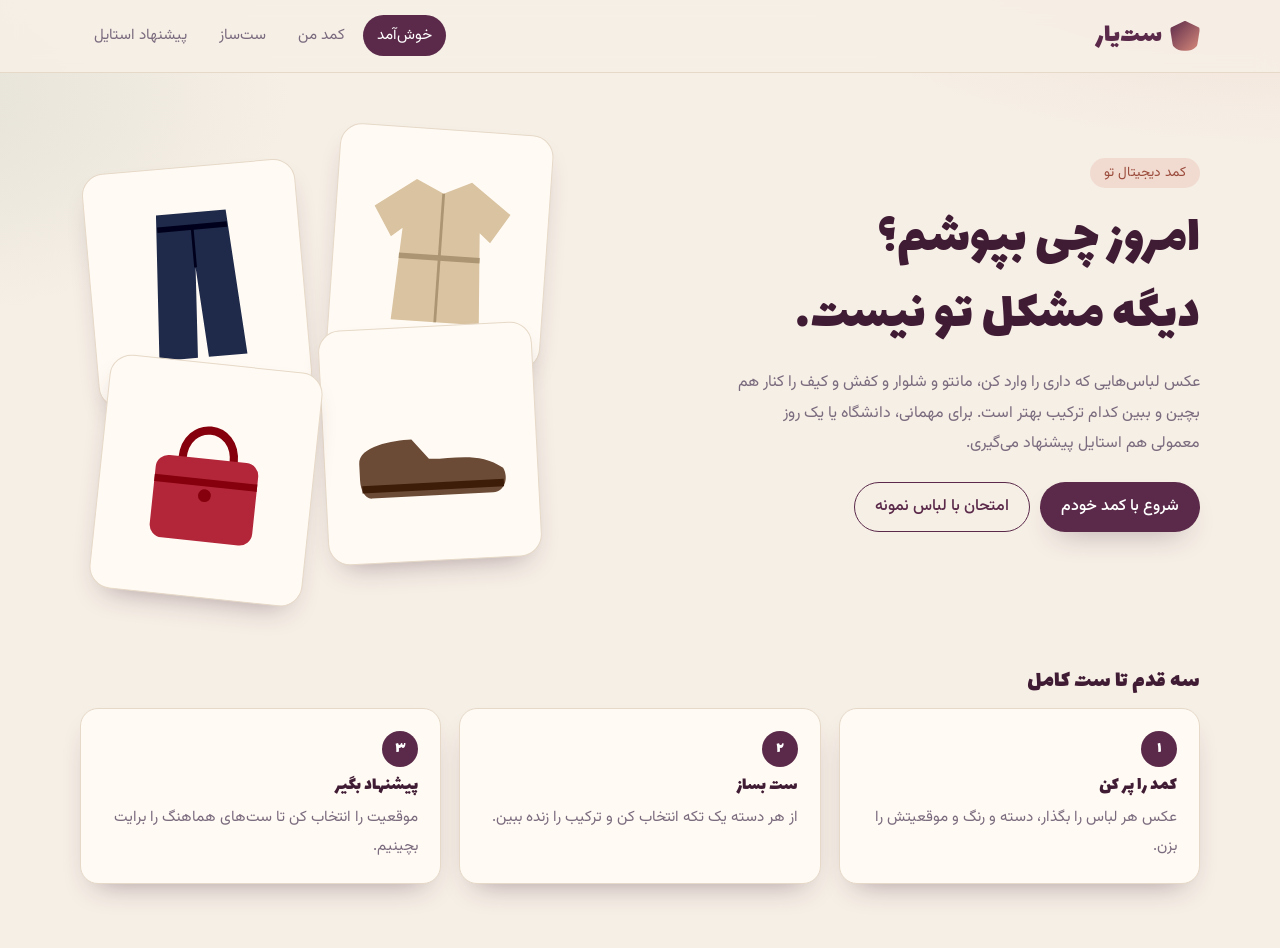
==== index.html @ 8e534314 "feat: add welcome page Co-Authored-By: Claude Sonnet 5.5 <noreply@anthropic.com> Claude-Session: htt" ====
<!DOCTYPE html>
<html lang="fa" dir="rtl">
<head>
  <meta charset="UTF-8">
  <meta name="viewport" content="width=device-width, initial-scale=1">
  <title>ست‌یار | ست‌ساز لباس</title>
  <meta name="description" content="لباس‌هایت را وارد کن، ست بساز و برای مهمانی، دانشگاه یا روزمره پیشنهاد استایل بگیر.">
  <link rel="preconnect" href="https://fonts.googleapis.com">
  <link rel="preconnect" href="https://fonts.gstatic.com" crossorigin>
  <link href="https://fonts.googleapis.com/css2?family=Lalezar&family=Vazirmatn:wght@400;500;700&display=swap" rel="stylesheet">
  <link rel="stylesheet" href="css/base.css">
  <link rel="stylesheet" href="css/welcome.css">
</head>
<body data-page="welcome">
  <header id="site-header"></header>

  <main class="container">
    <section class="hero">
      <div class="hero-text">
        <span class="eyebrow">کمد دیجیتال تو</span>
        <h1>امروز چی بپوشم؟<br>دیگه مشکل تو نیست.</h1>
        <p>عکس لباس‌هایی که داری را وارد کن، مانتو و شلوار و کفش و کیف را کنار هم بچین و ببین کدام ترکیب بهتر است. برای مهمانی، دانشگاه یا یک روز معمولی هم استایل پیشنهاد می‌گیری.</p>
        <div class="hero-actions">
          <a class="btn btn-primary" href="wardrobe.html">شروع با کمد خودم</a>
          <button class="btn btn-ghost" id="btn-samples" type="button">امتحان با لباس نمونه</button>
        </div>
        <p class="hint" id="hint"></p>
      </div>

      <div class="hero-art" aria-hidden="true">
        <div class="art-card a1"><img id="art-manto" alt=""></div>
        <div class="art-card a2"><img id="art-pants" alt=""></div>
        <div class="art-card a3"><img id="art-shoes" alt=""></div>
        <div class="art-card a4"><img id="art-bag" alt=""></div>
      </div>
    </section>

    <section class="steps">
      <h2>سه قدم تا ست کامل</h2>
      <div class="step-grid">
        <a class="card step" href="wardrobe.html">
          <span class="num">۱</span>
          <h3>کمد را پر کن</h3>
          <p>عکس هر لباس را بگذار، دسته و رنگ و موقعیتش را بزن.</p>
        </a>
        <a class="card step" href="builder.html">
          <span class="num">۲</span>
          <h3>ست بساز</h3>
          <p>از هر دسته یک تکه انتخاب کن و ترکیب را زنده ببین.</p>
        </a>
        <a class="card step" href="suggest.html">
          <span class="num">۳</span>
          <h3>پیشنهاد بگیر</h3>
          <p>موقعیت را انتخاب کن تا ست‌های هماهنگ را برایت بچینیم.</p>
        </a>
      </div>
    </section>
  </main>

  <script src="js/storage.js"></script>
  <script src="js/ui.js"></script>
  <script src="js/welcome.js"></script>
</body>
</html>
---- css/base.css ----
/* ست‌یار — استایل‌های مشترک (برنچ develop) */
:root {
  --cream: #f6efe6;
  --paper: #fffaf3;
  --ink: #2a1f2d;
  --muted: #7b6b7e;
  --plum: #5b2a4a;
  --plum-d: #401b34;
  --rose: #d98b7b;
  --sage: #8aa08a;
  --line: #e6d9c8;
  --radius: 18px;
  --shadow: 0 14px 30px -16px rgba(64, 27, 52, 0.45);
}

* { box-sizing: border-box; }

html { scroll-behavior: smooth; }

body {
  margin: 0;
  background:
    radial-gradient(900px 400px at 100% -10%, rgba(217, 139, 123, 0.22), transparent 60%),
    radial-gradient(700px 380px at -10% 10%, rgba(138, 160, 138, 0.18), transparent 60%),
    var(--cream);
  color: var(--ink);
  font-family: "Vazirmatn", Tahoma, sans-serif;
  line-height: 1.9;
  min-height: 100vh;
}

h1, h2, h3 {
  font-family: "Lalezar", "Vazirmatn", sans-serif;
  font-weight: 400;
  line-height: 1.4;
  margin: 0 0 0.4em;
  color: var(--plum-d);
}

a { color: inherit; text-decoration: none; }
img { max-width: 100%; display: block; }
[hidden] { display: none !important; }

.container { width: min(1120px, 100% - 32px); margin-inline: auto; }
main.container { padding-block: 28px 64px; }

/* ---------- هدر ---------- */
.site-header {
  position: sticky;
  top: 0;
  z-index: 20;
  background: rgba(246, 239, 230, 0.88);
  backdrop-filter: blur(10px);
  border-bottom: 1px solid var(--line);
}
.site-header .container {
  display: flex;
  align-items: center;
  justify-content: space-between;
  gap: 16px;
  padding-block: 10px;
}
.brand {
  font-family: "Lalezar", sans-serif;
  font-size: 1.7rem;
  color: var(--plum);
  display: flex;
  align-items: center;
  gap: 8px;
}
.brand-mark {
  width: 30px; height: 30px;
  border-radius: 10px 10px 14px 14px;
  background: linear-gradient(135deg, var(--plum), var(--rose));
  display: inline-block;
  clip-path: polygon(50% 0, 100% 24%, 88% 100%, 12% 100%, 0 24%);
}
.nav { display: flex; gap: 4px; flex-wrap: wrap; }
.nav a {
  padding: 6px 14px;
  border-radius: 999px;
  font-size: 0.95rem;
  color: var(--muted);
  transition: 0.2s;
}
.nav a:hover { background: rgba(91, 42, 74, 0.08); color: var(--plum); }
.nav a.active { background: var(--plum); color: #fff; }

/* ---------- دکمه‌ها ---------- */
.btn {
  font: inherit;
  cursor: pointer;
  border: 1.5px solid transparent;
  border-radius: 999px;
  padding: 9px 20px;
  font-weight: 500;
  display: inline-flex;
  align-items: center;
  justify-content: center;
  gap: 8px;
  transition: transform 0.15s, background 0.2s, box-shadow 0.2s;
}
.btn:active { transform: scale(0.97); }
.btn-primary { background: var(--plum); color: #fff; box-shadow: var(--shadow); }
.btn-primary:hover { background: var(--plum-d); }
.btn-ghost { background: transparent; color: var(--plum); border-color: var(--plum); }
.btn-ghost:hover { background: rgba(91, 42, 74, 0.08); }
.btn-soft { background: rgba(91, 42, 74, 0.08); color: var(--plum); }
.btn-soft:hover { background: rgba(91, 42, 74, 0.15); }
.btn-danger { background: transparent; color: #a03047; border-color: #e3b3bd; }
.btn-danger:hover { background: #fbeaee; }
.btn-sm { padding: 5px 13px; font-size: 0.85rem; }

/* ---------- کارت و چیپ ---------- */
.card {
  background: var(--paper);
  border: 1px solid var(--line);
  border-radius: var(--radius);
  box-shadow: var(--shadow);
}
.chip {
  font: inherit;
  cursor: pointer;
  border: 1.5px solid var(--line);
  background: var(--paper);
  color: var(--ink);
  border-radius: 999px;
  padding: 5px 16px;
  font-size: 0.92rem;
  transition: 0.15s;
}
.chip:hover { border-color: var(--plum); }
.chip.active { background: var(--plum); border-color: var(--plum); color: #fff; }

.tag {
  display: inline-block;
  font-size: 0.75rem;
  padding: 0 10px;
  border-radius: 999px;
  background: rgba(138, 160, 138, 0.22);
  color: #3f5a42;
}

.dot {
  display: inline-block;
  width: 14px; height: 14px;
  border-radius: 50%;
  border: 1px solid rgba(0, 0, 0, 0.2);
  vertical-align: middle;
}

/* ---------- فرم ---------- */
label.field { display: block; margin-bottom: 14px; font-size: 0.92rem; color: var(--muted); }
.input, select.input {
  width: 100%;
  font: inherit;
  padding: 9px 14px;
  border: 1.5px solid var(--line);
  border-radius: 12px;
  background: #fff;
  color: var(--ink);
  margin-top: 4px;
}
.input:focus { outline: none; border-color: var(--plum); }

/* ---------- حالت خالی ---------- */
.empty {
  text-align: center;
  padding: 48px 20px;
  color: var(--muted);
  border: 2px dashed var(--line);
  border-radius: var(--radius);
  background: rgba(255, 250, 243, 0.6);
}
.empty h3 { color: var(--plum); }
.empty .btn { margin: 6px 4px 0; }

/* ---------- اعلان ---------- */
.toast {
  position: fixed;
  bottom: 24px;
  left: 50%;
  transform: translate(-50%, 20px);
  background: var(--plum-d);
  color: #fff;
  padding: 10px 22px;
  border-radius: 999px;
  opacity: 0;
  pointer-events: none;
  transition: 0.3s;
  z-index: 50;
  box-shadow: var(--shadow);
}
.toast.show { opacity: 1; transform: translate(-50%, 0); }

.page-title { margin-bottom: 22px; }
.page-title p { color: var(--muted); margin: 0; }

@media (max-width: 640px) {
  .site-header .container { flex-direction: column; gap: 6px; }
  .nav { justify-content: center; }
}
---- css/welcome.css ----
/* ست‌یار — صفحه خوش‌آمد (برنچ feature-welcome) */
.hero {
  display: grid;
  grid-template-columns: 1.1fr 0.9fr;
  gap: 40px;
  align-items: center;
  padding-block: 28px 12px;
}
.eyebrow {
  display: inline-block;
  background: rgba(217, 139, 123, 0.2);
  color: #9a4a3b;
  padding: 2px 14px;
  border-radius: 999px;
  font-size: 0.85rem;
  margin-bottom: 14px;
}
.hero h1 { font-size: clamp(2.1rem, 5vw, 3.4rem); margin-bottom: 14px; }
.hero p { color: var(--muted); max-width: 52ch; margin: 0 0 22px; }
.hero-actions { display: flex; gap: 10px; flex-wrap: wrap; }
.hint { margin: 14px 0 0 !important; font-size: 0.9rem; min-height: 1.6em; }

.hero-art {
  position: relative;
  height: 470px;
}
.art-card {
  position: absolute;
  width: 44%;
  aspect-ratio: 1 / 1.1;
  background: var(--paper);
  border: 1px solid var(--line);
  border-radius: 22px;
  box-shadow: var(--shadow);
  padding: 14px;
  animation: float 6s ease-in-out infinite;
}
.art-card img { width: 100%; height: 100%; object-fit: contain; }
.a1 { top: 0; right: 4%; transform: rotate(4deg); }
.a2 { top: 8%; left: 2%; transform: rotate(-5deg); animation-delay: -1.5s; }
.a3 { bottom: 8%; right: 6%; transform: rotate(-3deg); animation-delay: -3s; }
.a4 { bottom: 0; left: 4%; transform: rotate(6deg); animation-delay: -4.5s; }

@keyframes float {
  0%, 100% { translate: 0 0; }
  50% { translate: 0 -8px; }
}
@media (prefers-reduced-motion: reduce) {
  .art-card { animation: none; }
}

.steps { margin-top: 54px; }
.step-grid {
  display: grid;
  grid-template-columns: repeat(auto-fit, minmax(240px, 1fr));
  gap: 18px;
}
.step {
  padding: 22px;
  transition: transform 0.2s, box-shadow 0.2s;
}
.step:hover { transform: translateY(-4px); }
.step h3 { margin: 6px 0 4px; }
.step p { margin: 0; color: var(--muted); font-size: 0.95rem; }
.num {
  display: inline-flex;
  width: 36px; height: 36px;
  align-items: center;
  justify-content: center;
  border-radius: 50%;
  background: var(--plum);
  color: #fff;
  font-family: "Lalezar", sans-serif;
}

@media (max-width: 820px) {
  .hero { grid-template-columns: 1fr; }
  .hero-art { height: 320px; order: -1; }
}
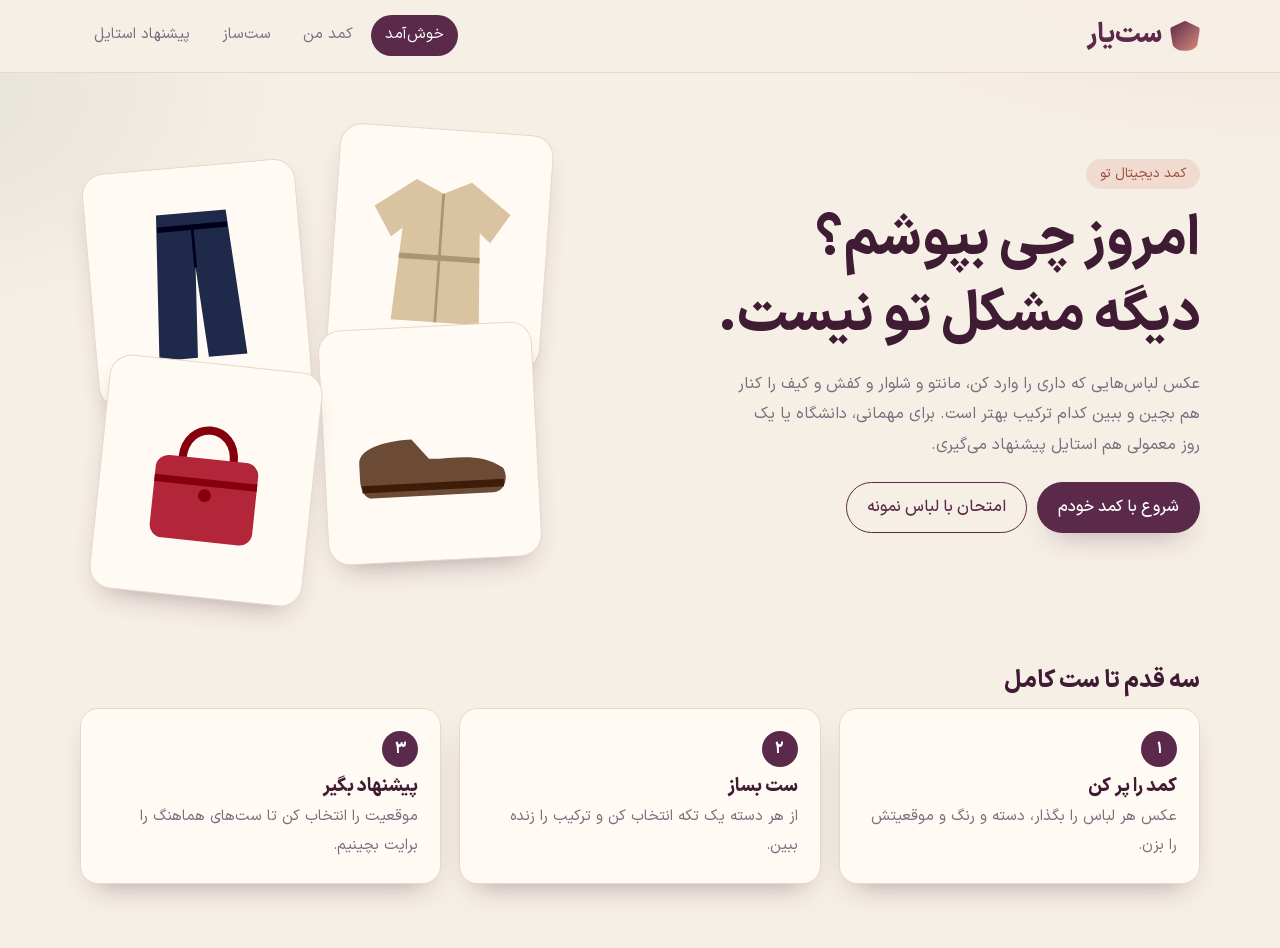
==== commit 21b279f6: "feat: use IRANSansX font across the site (self-hosted) Co-Authored-By: Claude Sonnet 5.5 <noreply@an" ====
--- a/index.html
+++ b/index.html
@@ -5,9 +5,6 @@
   <meta name="viewport" content="width=device-width, initial-scale=1">
   <title>ست‌یار | ست‌ساز لباس</title>
   <meta name="description" content="لباس‌هایت را وارد کن، ست بساز و برای مهمانی، دانشگاه یا روزمره پیشنهاد استایل بگیر.">
-  <link rel="preconnect" href="https://fonts.googleapis.com">
-  <link rel="preconnect" href="https://fonts.gstatic.com" crossorigin>
-  <link href="https://fonts.googleapis.com/css2?family=Lalezar&family=Vazirmatn:wght@400;500;700&display=swap" rel="stylesheet">
   <link rel="stylesheet" href="css/base.css">
   <link rel="stylesheet" href="css/welcome.css">
 </head>
--- a/css/base.css
+++ b/css/base.css
@@ -1,4 +1,83 @@
 /* ست‌یار — استایل‌های مشترک (برنچ develop) */
+/* فونت ایران‌سنس ایکس (فایل‌ها در پوشه fonts/) */
+@font-face {
+  font-family: "IRANSansX";
+  src: url("../fonts/IRANSansX-Thin.woff") format("woff");
+  font-weight: 100;
+  font-style: normal;
+  font-display: swap;
+}
+@font-face {
+  font-family: "IRANSansX";
+  src: url("../fonts/IRANSansX-UltraLight.woff") format("woff");
+  font-weight: 200;
+  font-style: normal;
+  font-display: swap;
+}
+@font-face {
+  font-family: "IRANSansX";
+  src: url("../fonts/IRANSansX-Light.woff") format("woff");
+  font-weight: 300;
+  font-style: normal;
+  font-display: swap;
+}
+@font-face {
+  font-family: "IRANSansX";
+  src: url("../fonts/IRANSansX-Regular.woff") format("woff");
+  font-weight: 400;
+  font-style: normal;
+  font-display: swap;
+}
+@font-face {
+  font-family: "IRANSansX";
+  src: url("../fonts/IRANSansX-Medium.woff") format("woff");
+  font-weight: 500;
+  font-style: normal;
+  font-display: swap;
+}
+@font-face {
+  font-family: "IRANSansX";
+  src: url("../fonts/IRANSansX-DemiBold.woff") format("woff");
+  font-weight: 600;
+  font-style: normal;
+  font-display: swap;
+}
+@font-face {
+  font-family: "IRANSansX";
+  src: url("../fonts/IRANSansX-Bold.woff") format("woff");
+  font-weight: 700;
+  font-style: normal;
+  font-display: swap;
+}
+@font-face {
+  font-family: "IRANSansX";
+  src: url("../fonts/IRANSansX-ExtraBold.woff") format("woff");
+  font-weight: 800;
+  font-style: normal;
+  font-display: swap;
+}
+@font-face {
+  font-family: "IRANSansX";
+  src: url("../fonts/IRANSansX-Black.woff") format("woff");
+  font-weight: 900;
+  font-style: normal;
+  font-display: swap;
+}
+@font-face {
+  font-family: "IRANSansX";
+  src: url("../fonts/IRANSansX-ExtraBlack.woff") format("woff");
+  font-weight: 950;
+  font-style: normal;
+  font-display: swap;
+}
+@font-face {
+  font-family: "IRANSansX";
+  src: url("../fonts/IRANSansX-Heavy.woff") format("woff");
+  font-weight: 1000;
+  font-style: normal;
+  font-display: swap;
+}
+
 :root {
   --cream: #f6efe6;
   --paper: #fffaf3;
@@ -24,14 +103,13 @@
     radial-gradient(700px 380px at -10% 10%, rgba(138, 160, 138, 0.18), transparent 60%),
     var(--cream);
   color: var(--ink);
-  font-family: "Vazirmatn", Tahoma, sans-serif;
+  font-family: "IRANSansX", Tahoma, sans-serif;
   line-height: 1.9;
   min-height: 100vh;
 }
 
 h1, h2, h3 {
-  font-family: "Lalezar", "Vazirmatn", sans-serif;
-  font-weight: 400;
+  font-weight: 800;
   line-height: 1.4;
   margin: 0 0 0.4em;
   color: var(--plum-d);
@@ -61,7 +139,7 @@
   padding-block: 10px;
 }
 .brand {
-  font-family: "Lalezar", sans-serif;
+  font-weight: 800;
   font-size: 1.7rem;
   color: var(--plum);
   display: flex;
--- a/css/welcome.css
+++ b/css/welcome.css
@@ -70,7 +70,7 @@
   border-radius: 50%;
   background: var(--plum);
   color: #fff;
-  font-family: "Lalezar", sans-serif;
+  font-weight: 800;
 }
 
 @media (max-width: 820px) {
